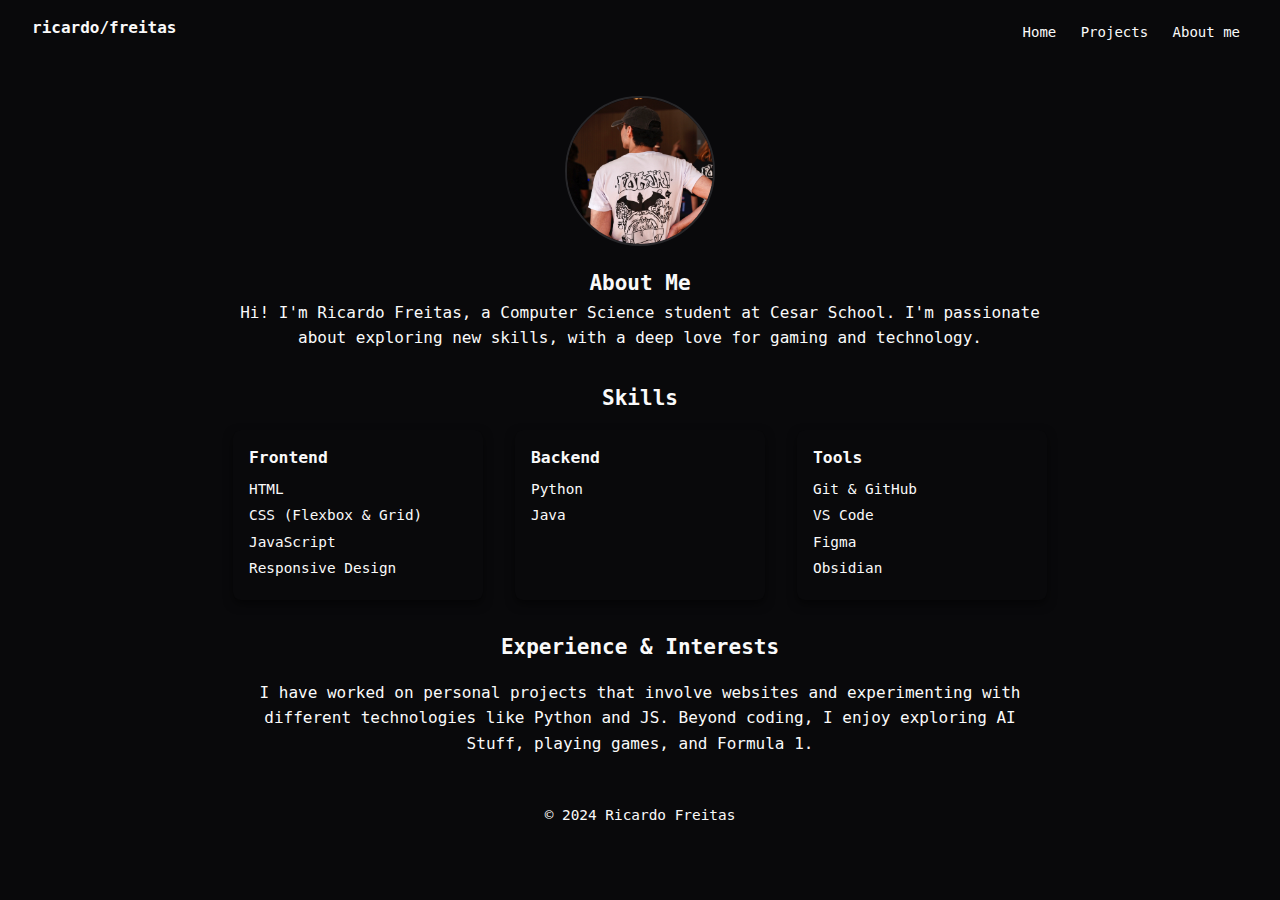
==== about.html @ 4a3787fd "First Commit" ====
<!DOCTYPE html>
<html lang="en">
<head>
    <meta charset="UTF-8">
    <meta name="viewport" content="width=device-width, initial-scale=1.0">
    <link rel="stylesheet" href="/styles/style.css">
    <title>About | Portfolio</title>
</head>
<body>
    <header>
        <h1 class="name">ricardo/freitas</h1>
        <nav class="navbar">
            <a class="navbar__links" href="/index.html">Home</a>
            <a class="navbar__links" href="/projects.html">Projects</a>
            <a class="navbar__links" href="/about.html">About me</a>
        </nav>
    </header>

    <main class="about-container">
        <!-- Intro Section -->
        <section class="about-intro">
            <img src="assets/Background.jpeg" alt="Ricardo Freitas" class="about-image">
            <h2>About Me</h2>
            <p>
                Hi! I'm Ricardo Freitas, a Computer Science student at Cesar School. I'm passionate about exploring new skills, with a deep love for gaming and technology.
            </p>
        </section>

        <!-- Skills Section -->
        <section class="about-skills">
            <h2>Skills</h2>
            <div class="skills-grid">
                <div class="skill-card">
                    <h3>Frontend</h3>
                    <ul>
                        <li>HTML</li>
                        <li>CSS (Flexbox & Grid)</li>
                        <li>JavaScript</li>
                        <li>Responsive Design</li>
                    </ul>
                </div>
                <div class="skill-card">
                    <h3>Backend</h3>
                    <ul>
                        <li>Python</li>
                        <li>Java</li>
                    </ul>
                </div>
                <div class="skill-card">
                    <h3>Tools</h3>
                    <ul>
                        <li>Git & GitHub</li>
                        <li>VS Code</li>
                        <li>Figma</li>
                        <li>Obsidian</li>
                    </ul>
                </div>
            </div>
        </section>

        <!-- Experience/Interests Section -->
        <section class="about-experience">
            <h2>Experience & Interests</h2>
            <p>
                I have worked on personal projects that involve websites and experimenting with different technologies like Python and JS. Beyond coding, I enjoy exploring AI Stuff, playing games, and Formula 1.
            </p>
        </section>
    </main>

    <footer>
        <p>© 2024 Ricardo Freitas</p>
    </footer>
</body>
</html>
---- styles/style.css ----
:root {
    --background: 240 10% 3.9%;
    --foreground: 0 0% 98%;
    --card: 240 10% 3.9%;
    --card-foreground: 0 0% 98%;
    --primary: 0 0% 98%;
    --primary-foreground: 240 5.9% 10%;
    --secondary: 240 3.7% 15.9%;
    --secondary-foreground: 0 0% 98%;
    --accent: 240 3.7% 15.9%;
    --accent-foreground: 0 0% 98%;
    --border: 240 3.7% 15.9%;
    --primary-font: 'JetBrains Mono', monospace;
  }

* {
    box-sizing: border-box;
    margin: 0;
    padding: 0;
}

body {
    background-color: hsl(var(--background));
    color: hsl(var(--foreground));
    font-family: var(--primary-font);
    font-size: 14px;
    line-height: 1.5;
}

header {
    display: flex;
    justify-content: space-between;
    align-items: center;
    padding: 1rem 2rem;
}

.navbar__links {
    text-decoration: none;
    color: hsl(var(--foreground));
    margin: 0.5rem;
    transition: border 0.3s, border-radius 0.3s, padding 0.3s;
}

.navbar__links:hover {
    border: 1px solid hsl(var(--accent));
    border-radius: 0.5rem;
    padding: 0.7rem;
}

.name {
    font-size: 1rem;
    font-weight: 700;
    margin-bottom: 0.5rem;
}


.main-container {
    display: flex;
    justify-content: center;
    align-items: center;
    gap: 2rem;
    height: 87vh;
    padding: 2rem;
    flex-wrap: wrap;
    max-width: 1200px;
    margin: 0 auto;
}

.profile {
    text-align: center;
    max-width: 300px;
    animation: fadeIn 1s ease-in-out;
}

.profile-image {
    width: 150px;
    height: 150px;
    border-radius: 50%;
    margin-bottom: 1rem;
    border: 2px solid hsl(var(--accent));
    object-fit: cover;
    transition: transform 0.3s;
}

.profile-image:hover {
    transform: scale(1.1);
}

.profile h2 {
    font-size: 1.8rem;
    color: hsl(var(--foreground));
}

.profile p {
    font-size: 1rem;
    color: hsl(var(--foreground));
}

.about-preview {
    text-align: center;
    max-width: 400px;
    color: hsl(var(--secondary-foreground));
    padding: 2rem;
    border-radius: 0.5rem;
    animation: slideInLeft 1s ease-in-out;
}

.about-preview h2 {
    font-size: 2rem;
    margin-bottom: 1rem;
    color: hsl(var(--foreground));
}

.about-preview p {
    font-size: 1.1rem;
    margin-bottom: 1.5rem;
    line-height: 1.6;
}

.about-preview .btn {
    padding: 0.75rem 1.5rem;
    background-color: hsl(var(--accent));
    color: hsl(var(--accent-foreground));
    text-decoration: none;
    border-radius: 0.5rem;
    transition: transform 0.3s, background-color 0.3s ease;
}

.about-preview .btn:hover {
    transform: scale(1.1);
    background-color: hsl(var(--primary));
    color: hsl(var(--primary-foreground));
}

.featured-project {
    text-align: center;
    max-width: 400px;
    background-color: hsl(var(--card));
    color: hsl(var(--card-foreground));
    padding: 2rem;
    border-radius: 0.5rem;
    animation: slideInRight 1s ease-in-out;
}

.featured-project h2 {
    font-size: 2rem;
    margin-bottom: 1rem;
}

.featured-project .project-card {
    background-color: hsl(var(--secondary));
    color: hsl(var(--secondary-foreground));
    padding: 1rem;
    border-radius: 0.5rem;
    transition: transform 0.3s;
}

.project-card:hover {
    transform: scale(1.05);
}

.project-card h3 {
    font-size: 1.2rem;
    margin-bottom: 0.5rem;
}

.project-card p {
    font-size: 1rem;
    margin-bottom: 1rem;
}

.project-card .btn {
    padding: 0.75rem 1.5rem;
    background-color: hsl(var(--accent));
    color: hsl(var(--accent-foreground));
    text-decoration: none;
    border-radius: 0.5rem;
    transition: transform 0.3s, background-color 0.3s ease;
}

.project-card .btn:hover {
    transform: scale(1.1);
    background-color: hsl(var(--primary));
    color: hsl(var(--primary-foreground));
}

@keyframes fadeIn {
    from {
        opacity: 0;
        transform: translateY(20px);
    }
    to {
        opacity: 1;
        transform: translateY(0);
    }
}

@keyframes slideInLeft {
    from {
        opacity: 0;
        transform: translateX(-50px);
    }
    to {
        opacity: 1;
        transform: translateX(0);
    }
}

@keyframes slideInRight {
    from {
        opacity: 0;
        transform: translateX(50px);
    }
    to {
        opacity: 1;
        transform: translateX(0);
    }
}

.projects-intro {
    text-align: center;
    padding: 2rem 1rem;
    animation: fadeIn 1s ease-in-out;
}

.projects-intro h2 {
    font-size: 2rem;
    margin-bottom: 1rem;
    color: hsl(var(--foreground));
}

.projects-intro p {
    font-size: 1rem;
    color: hsl(var(--foreground));
}

.projects-grid {
    display: flex;
    flex-wrap: wrap;
    justify-content: center;
    gap: 2rem; 
    padding: 2rem;
}

.project-card {
    background-color: hsl(var(--card));
    color: hsl(var(--card-foreground));
    padding: 1.5rem;
    border-radius: 0.5rem;
    max-width: 300px;
    text-align: center;
    box-shadow: 0 4px 10px rgba(0, 0, 0, 0.5);
    transition: transform 0.3s ease, box-shadow 0.3s ease;
}

.project-card:hover {
    transform: scale(1.05);
    box-shadow: 0 6px 15px rgba(0, 0, 0, 0.6);
}

.project-card h3 {
    font-size: 1.2rem;
    margin-bottom: 0.5rem;
    color: hsl(var(--foreground));
}

.project-card p {
    font-size: 1rem;
    margin-bottom: 1rem;
}

.project-image {
    width: 100%;
    border-radius: 0.5rem;
    margin-bottom: 1rem;
    object-fit: cover;
    max-height: 200px;
}

.tags {
    display: flex;
    justify-content: center;
    flex-wrap: wrap;
    gap: 0.5rem;
    margin-bottom: 1rem;
}

.tag {
    display: inline-block;
    background-color: hsl(var(--secondary));
    color: hsl(var(--foreground));
    font-size: 0.8rem;
    padding: 0.3rem 0.7rem;
    border-radius: 0.5rem;
    text-transform: uppercase;
}

.tag:hover {
    background-color: hsl(var(--accent));
    color: hsl(var(--accent-foreground));
}

.project-card .btn {
    padding: 0.5rem 1rem;
    background-color: hsl(var(--accent));
    color: hsl(var(--accent-foreground));
    text-decoration: none;
    border-radius: 0.5rem;
    transition: background-color 0.3s ease, transform 0.3s ease;
}

.project-card .btn:hover {
    background-color: hsl(var(--primary));
    color: hsl(var(--primary-foreground));
    transform: scale(1.1);
}

.project-card:nth-child(odd) {
    animation: fadeIn 1s ease-in-out;
}

.project-card:nth-child(even) {
    animation: fadeIn 1s ease-in-out;
}

.about-container {
    display: flex;
    flex-direction: column;
    align-items: center;
    gap: 2rem;
    padding: 2rem;
    text-align: center;
    animation: fadeIn 1s ease-in-out;
}

.about-image {
    width: 150px;
    height: 150px;
    border-radius: 50%;
    margin-bottom: 1rem;
    border: 2px solid hsl(var(--accent));
    object-fit: cover;
}

.about-intro p {
    font-size: 1rem;
    line-height: 1.6;
    color: hsl(var(--foreground));
    max-width: 800px;
    margin: 0 auto;
}

.about-skills {
    width: 100%;
    max-width: 1200px;
    animation: fadeIn 1s ease-in-out;
}

.about-skills h2 {
    margin-bottom: 1rem;
}

.skills-grid {
    display: flex;
    justify-content: center;
    gap: 2rem;
    flex-wrap: wrap;
}

.skill-card {
    background-color: hsl(var(--card));
    color: hsl(var(--card-foreground));
    padding: 1rem;
    border-radius: 0.5rem;
    box-shadow: 0 4px 10px rgba(0, 0, 0, 0.5);
    text-align: left;
    max-width: 250px;
    width: 100%;
}

.skill-card h3 {
    margin-bottom: 0.5rem;
    color: hsl(var(--foreground));
}

.skill-card ul {
    list-style: none;
    padding: 0;
}

.skill-card li {
    font-size: 0.9rem;
    margin-bottom: 0.3rem;
}

.about-experience {
    max-width: 800px;
    text-align: center;
    animation: fadeIn 1s ease-in-out;
}

.about-experience h2 {
    margin-bottom: 1rem;
}

.about-experience p {
    font-size: 1rem;
    line-height: 1.6;
    color: hsl(var(--foreground));
}

footer {
    text-align: center;
    padding: 1rem;
    background-color: hsl(var(--background));
    color: hsl(var(--foreground));
    font-size: 0.9rem;
}
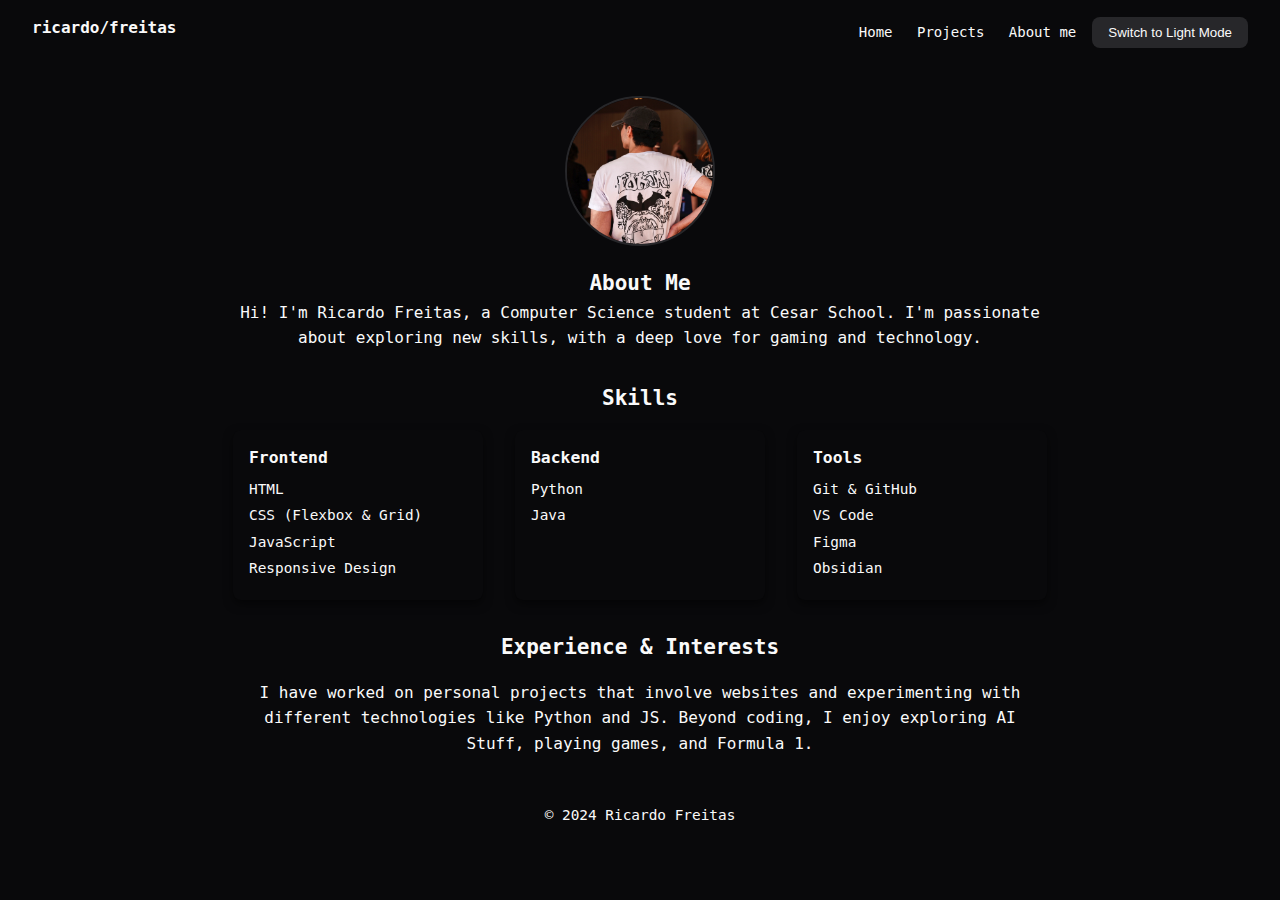
==== commit 885579d2: "Adição função JS" ====
--- a/about.html
+++ b/about.html
@@ -9,11 +9,14 @@
 <body>
     <header>
         <h1 class="name">ricardo/freitas</h1>
-        <nav class="navbar">
-            <a class="navbar__links" href="/index.html">Home</a>
-            <a class="navbar__links" href="/projects.html">Projects</a>
-            <a class="navbar__links" href="/about.html">About me</a>
-        </nav>
+        <section class="separator">
+            <nav class="navbar">
+                <a class="navbar__links" href="/index.html">Home</a>
+                <a class="navbar__links" href="/projects.html">Projects</a>
+                <a class="navbar__links" href="/about.html">About me</a>
+            </nav>
+            <button id="theme-toggle" class="theme-btn">Switch to Light Mode</button>
+        </section>
     </header>
 
     <main class="about-container">
@@ -70,5 +73,7 @@
     <footer>
         <p>© 2024 Ricardo Freitas</p>
     </footer>
+
+    <script src="/js/script.js"></script>
 </body>
 </html>--- a/styles/style.css
+++ b/styles/style.css
@@ -13,6 +13,21 @@
     --primary-font: 'JetBrains Mono', monospace;
   }
 
+.white {
+    --background: 0 0% 100%;
+    --foreground: 240 10% 3.9%;
+    --card: 0 0% 100%;
+    --card-foreground: 240 10% 3.9%;
+    --primary: 240 5.9% 10%;
+    --primary-foreground: 0 0% 98%;
+    --secondary: 240 4.8% 95.9%;
+    --secondary-foreground: 240 5.9% 10%;
+    --accent: 240 4.8% 95.9%;
+    --accent-foreground: 240 5.9% 10%;
+    --border: 240 5.9% 90%;
+    --primary-font: 'JetBrains Mono', monospace;
+}
+
 * {
     box-sizing: border-box;
     margin: 0;
@@ -32,6 +47,29 @@
     justify-content: space-between;
     align-items: center;
     padding: 1rem 2rem;
+}
+
+.separator {
+    display: flex;
+    align-items: center;
+    justify-content: center;
+}
+
+.theme-btn {
+    padding: 0.5rem 1rem;
+    margin-left: 0.5rem;
+    background-color: hsl(var(--accent));
+    color: hsl(var(--accent-foreground));
+    border: none;
+    border-radius: 0.5rem;
+    cursor: pointer;
+    transition: background-color 0.3s, transform 0.2s;
+}
+
+.theme-btn:hover {
+    background-color: hsl(var(--primary));
+    color: hsl(var(--primary-foreground));
+    transform: scale(1.05);
 }
 
 .navbar__links {
